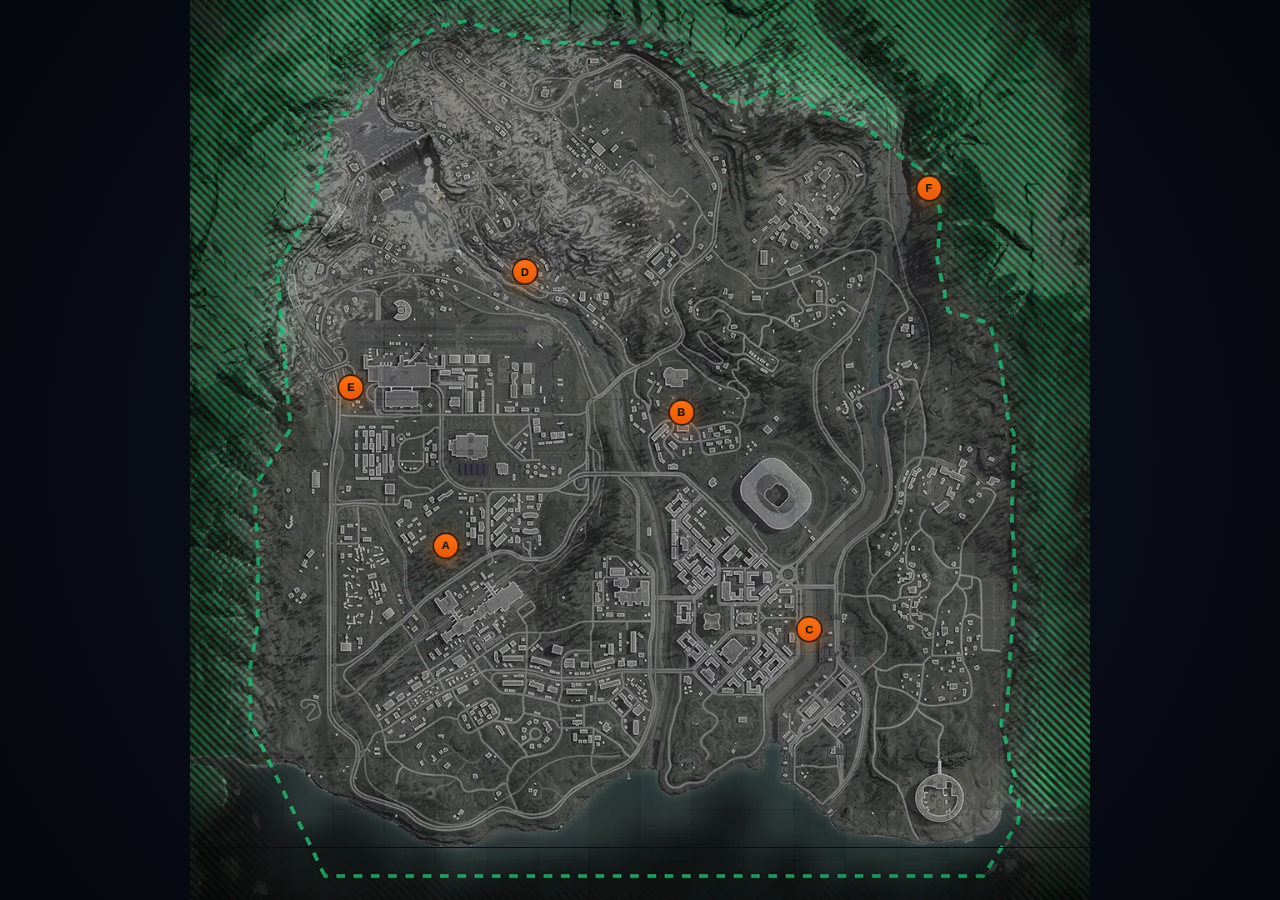
==== map.html @ f25cb6ed "map" ====
<!DOCTYPE html>
<html lang="ru">
  <head>
    <meta charset="utf-8" />
    <meta name="viewport" content="width=device-width, initial-scale=1" />
    <title>Battlefield 6 — Интерактивная карта</title>
    <link rel="stylesheet" href="styles.css" />
  </head>
  <body>
    <div class="map-app">
      <div class="map-container" id="map-container">
        <div class="map-content" id="map-content">
          <img
            src="assets/map.webp"
            alt="Боевые действия Battlefield 6 — интерактивная карта"
            class="map-image"
            id="map-image"
            draggable="false"
          />
        </div>

        <div class="info-panel" id="info-panel" data-state="hidden">
          <div class="info-panel__content">
            <div class="info-panel__header">
              <h2 class="info-panel__title" id="info-title"></h2>
              <button class="info-panel__close" id="info-close" type="button" aria-label="Закрыть">
                ×
              </button>
            </div>
            <p class="info-panel__body" id="info-description"></p>
          </div>
        </div>
      </div>
    </div>

    <script src="script.js"></script>
  </body>
</html>
---- styles.css ----
:root {
  color-scheme: dark;
  font-family: "Inter", -apple-system, BlinkMacSystemFont, "Segoe UI", sans-serif;
  font-size: 16px;
}

*,
*::before,
*::after {
  box-sizing: border-box;
}

html,
body {
  margin: 0;
  padding: 0;
  height: 100%;
}

body {
  background: #05070d;
  color: #f3f5ff;
  overflow: hidden;
}

.map-app {
  min-height: 100vh;
  display: flex;
  flex-direction: column;
}

.map-container {
  position: relative;
  flex: 1;
  overflow: hidden;
  background: radial-gradient(circle at center, #0d1424 0%, #05070d 100%);
  cursor: grab;
  touch-action: none;
}

.map-container.is-grabbing {
  cursor: grabbing;
}

.map-content {
  position: absolute;
  top: 0;
  left: 0;
  transform-origin: top left;
  will-change: transform;
}

.map-image {
  display: block;
  width: 100%;
  height: auto;
  user-select: none;
  pointer-events: none;
}

.poi {
  position: absolute;
  width: 32px;
  height: 32px;
  border-radius: 50%;
  background: linear-gradient(180deg, #f97316 0%, #ea580c 100%);
  border: 2px solid rgba(5, 7, 13, 0.8);
  box-shadow: 0 4px 18px rgba(249, 115, 22, 0.45);
  transform: translate(-50%, -100%);
  display: flex;
  align-items: center;
  justify-content: center;
  font-weight: 600;
  color: #05070d;
  cursor: pointer;
  transition: transform 120ms ease, box-shadow 120ms ease;
}

.poi:focus-visible {
  outline: 2px solid #f3f5ff;
  outline-offset: 2px;
}

.poi:hover {
  transform: translate(-50%, -100%) scale(1.1);
  box-shadow: 0 6px 24px rgba(249, 115, 22, 0.6);
}

.poi[data-active="true"] {
  background: linear-gradient(180deg, #38bdf8 0%, #0284c7 100%);
  box-shadow: 0 6px 24px rgba(56, 189, 248, 0.65);
}

.info-panel {
  position: absolute;
  inset: auto 0 0 0;
  display: flex;
  justify-content: center;
  pointer-events: none;
}

.info-panel__content {
  width: min(480px, 92vw);
  background: rgba(12, 19, 33, 0.78);
  border: 1px solid rgba(59, 130, 246, 0.25);
  backdrop-filter: blur(16px);
  border-radius: 20px 20px 0 0;
  padding: 20px 24px 28px;
  transform: translateY(110%);
  transition: transform 220ms ease;
  pointer-events: auto;
}

.info-panel[data-state="visible"] .info-panel__content {
  transform: translateY(0%);
}

.info-panel__header {
  display: flex;
  align-items: center;
  justify-content: space-between;
  gap: 16px;
}

.info-panel__title {
  margin: 0;
  font-size: 1.25rem;
  font-weight: 600;
}

.info-panel__close {
  border: none;
  background: rgba(59, 130, 246, 0.12);
  color: inherit;
  border-radius: 999px;
  width: 32px;
  height: 32px;
  font-size: 20px;
  font-weight: 600;
  line-height: 1;
  cursor: pointer;
  display: flex;
  align-items: center;
  justify-content: center;
  transition: background-color 140ms ease;
}

.info-panel__close:hover {
  background: rgba(59, 130, 246, 0.22);
}

.info-panel__body {
  margin: 12px 0 0;
  line-height: 1.5;
  color: rgba(243, 245, 255, 0.85);
}

@media (max-width: 600px) {
  .poi {
    width: 26px;
    height: 26px;
    font-size: 0.75rem;
  }

  .info-panel__content {
    width: min(520px, 100vw);
    border-radius: 16px 16px 0 0;
    padding: 18px 20px 24px;
  }
}
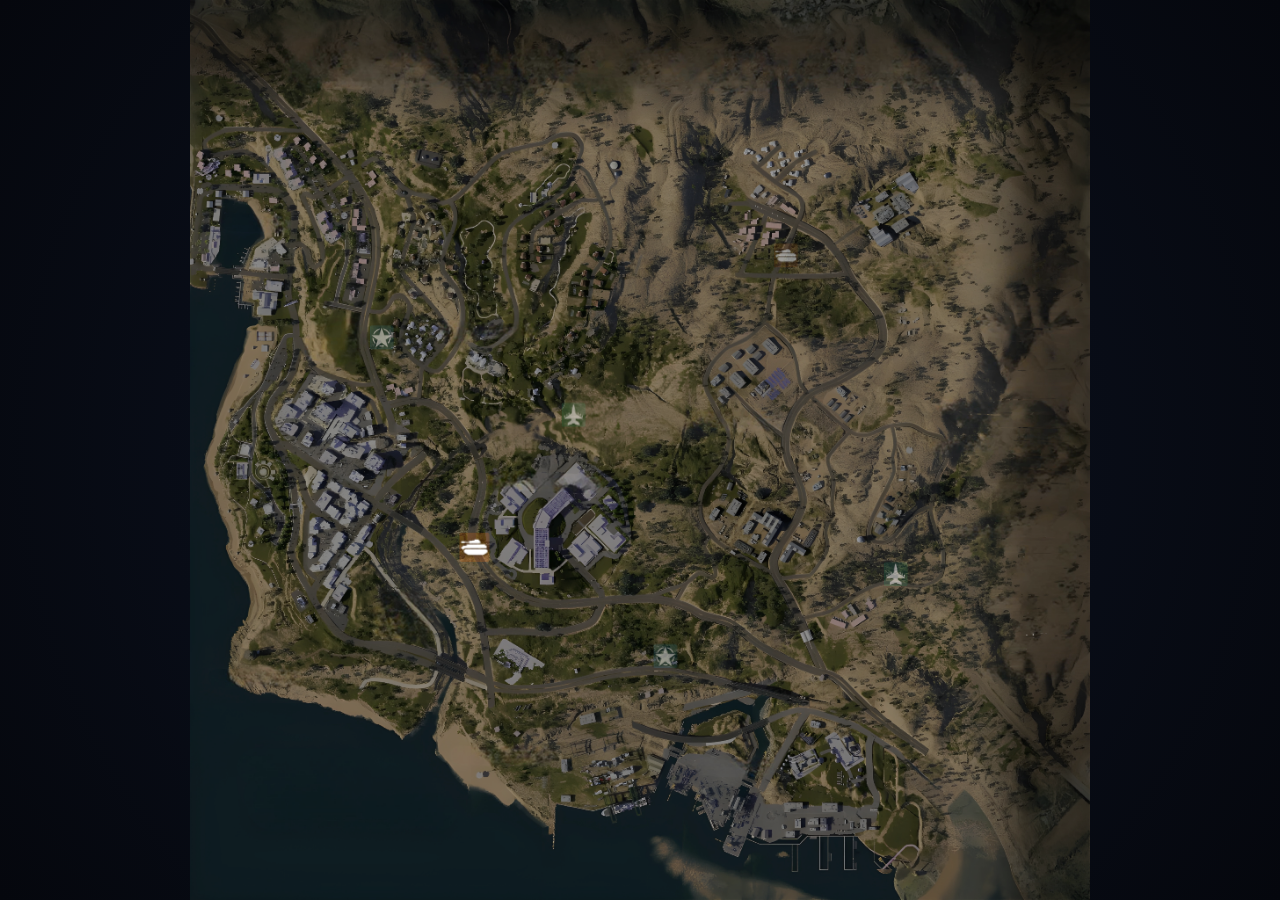
==== commit c528ec04: "map upd" ====
--- a/map.html
+++ b/map.html
@@ -11,7 +11,7 @@
       <div class="map-container" id="map-container">
         <div class="map-content" id="map-content">
           <img
-            src="assets/map.webp"
+            src="assets/map.jpg"
             alt="Боевые действия Battlefield 6 — интерактивная карта"
             class="map-image"
             id="map-image"
@@ -22,7 +22,10 @@
         <div class="info-panel" id="info-panel" data-state="hidden">
           <div class="info-panel__content">
             <div class="info-panel__header">
-              <h2 class="info-panel__title" id="info-title"></h2>
+              <div class="info-panel__titles">
+                <span class="info-panel__type" id="info-type"></span>
+                <h2 class="info-panel__title" id="info-title"></h2>
+              </div>
               <button class="info-panel__close" id="info-close" type="button" aria-label="Закрыть">
                 ×
               </button>
--- a/styles.css
+++ b/styles.css
@@ -21,12 +21,18 @@
   background: #05070d;
   color: #f3f5ff;
   overflow: hidden;
+  user-select: none;
+  -webkit-user-select: none;
+  -ms-user-select: none;
+  -webkit-tap-highlight-color: transparent;
 }
 
 .map-app {
   min-height: 100vh;
   display: flex;
   flex-direction: column;
+  user-select: none;
+  -webkit-user-select: none;
 }
 
 .map-container {
@@ -36,6 +42,18 @@
   background: radial-gradient(circle at center, #0d1424 0%, #05070d 100%);
   cursor: grab;
   touch-action: none;
+  isolation: isolate;
+  user-select: none;
+  -webkit-user-select: none;
+}
+
+.map-content::before {
+  content: "";
+  position: absolute;
+  inset: 0;
+  background: rgba(0, 0, 0, 0.28);
+  pointer-events: none;
+  transition: background-color 180ms ease;
 }
 
 .map-container.is-grabbing {
@@ -48,6 +66,9 @@
   left: 0;
   transform-origin: top left;
   will-change: transform;
+  isolation: isolate;
+  user-select: none;
+  -webkit-user-select: none;
 }
 
 .map-image {
@@ -60,20 +81,40 @@
 
 .poi {
   position: absolute;
-  width: 32px;
-  height: 32px;
-  border-radius: 50%;
-  background: linear-gradient(180deg, #f97316 0%, #ea580c 100%);
-  border: 2px solid rgba(5, 7, 13, 0.8);
-  box-shadow: 0 4px 18px rgba(249, 115, 22, 0.45);
-  transform: translate(-50%, -100%);
-  display: flex;
-  align-items: center;
-  justify-content: center;
-  font-weight: 600;
-  color: #05070d;
+  --poi-icon-base-size: 120px;
+  --poi-padding: 6px;
+  --poi-size-scale: 1;
+  --poi-state-scale: 0.8;
+  display: inline-flex;
+  align-items: center;
+  justify-content: center;
   cursor: pointer;
-  transition: transform 120ms ease, box-shadow 120ms ease;
+  opacity: 0.5;
+  pointer-events: none;
+  transition: opacity 180ms ease, border-color 180ms ease, background-color 180ms ease;
+  transform: translate(-50%, -50%) scale(var(--poi-size-scale)) scale(var(--poi-state-scale));
+  transform-origin: center;
+  width: calc(var(--poi-icon-base-size) + var(--poi-padding) * 2);
+  height: calc(var(--poi-icon-base-size) + var(--poi-padding) * 2);
+  padding: var(--poi-padding);
+  border-radius: var(--poi-radius, 6px);
+  background: var(--poi-background, rgba(13, 20, 32, 0.82));
+  border: 1px solid var(--poi-border-color, rgba(148, 163, 184, 0.35));
+  background-clip: padding-box;
+  box-sizing: border-box;
+  will-change: transform;
+  user-select: none;
+  -webkit-user-select: none;
+}
+
+.poi[data-visible="true"] {
+  opacity: 1;
+  pointer-events: auto;
+  --poi-state-scale: 1;
+}
+
+.poi[data-visible="true"]:hover {
+  --poi-state-scale: 1.08;
 }
 
 .poi:focus-visible {
@@ -81,14 +122,36 @@
   outline-offset: 2px;
 }
 
-.poi:hover {
-  transform: translate(-50%, -100%) scale(1.1);
-  box-shadow: 0 6px 24px rgba(249, 115, 22, 0.6);
+.poi[data-active="true"][data-visible="true"] {
+  --poi-state-scale: 1.1;
+  border-color: var(--poi-border-active-color, rgba(248, 250, 252, 0.66));
 }
 
 .poi[data-active="true"] {
-  background: linear-gradient(180deg, #38bdf8 0%, #0284c7 100%);
-  box-shadow: 0 6px 24px rgba(56, 189, 248, 0.65);
+  opacity: 1;
+  pointer-events: auto;
+}
+
+.poi__glyph {
+  display: flex;
+  align-items: center;
+  justify-content: center;
+  width: var(--poi-icon-base-size);
+  height: var(--poi-icon-base-size);
+  font-size: calc(var(--poi-icon-base-size) * 0.82);
+  line-height: 1;
+  color: var(--poi-icon-color, #f8fafc);
+}
+
+.poi__icon {
+  width: var(--poi-icon-base-size);
+  height: var(--poi-icon-base-size);
+  object-fit: contain;
+  object-position: center;
+  pointer-events: none;
+  user-select: none;
+  image-rendering: auto;
+  filter: drop-shadow(0 2px 4px rgba(0, 0, 0, 0.35));
 }
 
 .info-panel {
@@ -97,14 +160,15 @@
   display: flex;
   justify-content: center;
   pointer-events: none;
+  --info-type-color: rgba(243, 245, 255, 0.82);
+  --info-type-bg: rgba(59, 130, 246, 0.16);
+  --info-type-border: rgba(59, 130, 246, 0.25);
 }
 
 .info-panel__content {
-  width: min(480px, 92vw);
+  width: 100%;
   background: rgba(12, 19, 33, 0.78);
-  border: 1px solid rgba(59, 130, 246, 0.25);
   backdrop-filter: blur(16px);
-  border-radius: 20px 20px 0 0;
   padding: 20px 24px 28px;
   transform: translateY(110%);
   transition: transform 220ms ease;
@@ -122,17 +186,42 @@
   gap: 16px;
 }
 
+.info-panel__titles {
+  display: flex;
+  flex-direction: column;
+  gap: 6px;
+  min-width: 0;
+}
+
+.info-panel__type {
+  display: inline-flex;
+  align-items: center;
+  gap: 6px;
+  font-size: 0.72rem;
+  font-weight: 600;
+  text-transform: uppercase;
+  letter-spacing: 0.08em;
+  padding: 4px 12px;
+  background: var(--info-type-bg);
+  border: 1px solid var(--info-type-border);
+  color: var(--info-type-color);
+  white-space: nowrap;
+  overflow: hidden;
+  text-overflow: ellipsis;
+}
+
 .info-panel__title {
   margin: 0;
-  font-size: 1.25rem;
+  font-size: 1.3rem;
   font-weight: 600;
+  line-height: 1.2;
+  color: rgba(243, 245, 255, 0.96);
 }
 
 .info-panel__close {
   border: none;
   background: rgba(59, 130, 246, 0.12);
   color: inherit;
-  border-radius: 999px;
   width: 32px;
   height: 32px;
   font-size: 20px;
@@ -157,8 +246,8 @@
 
 @media (max-width: 600px) {
   .poi {
-    width: 26px;
-    height: 26px;
+    width: 28px;
+    height: 28px;
     font-size: 0.75rem;
   }
 
